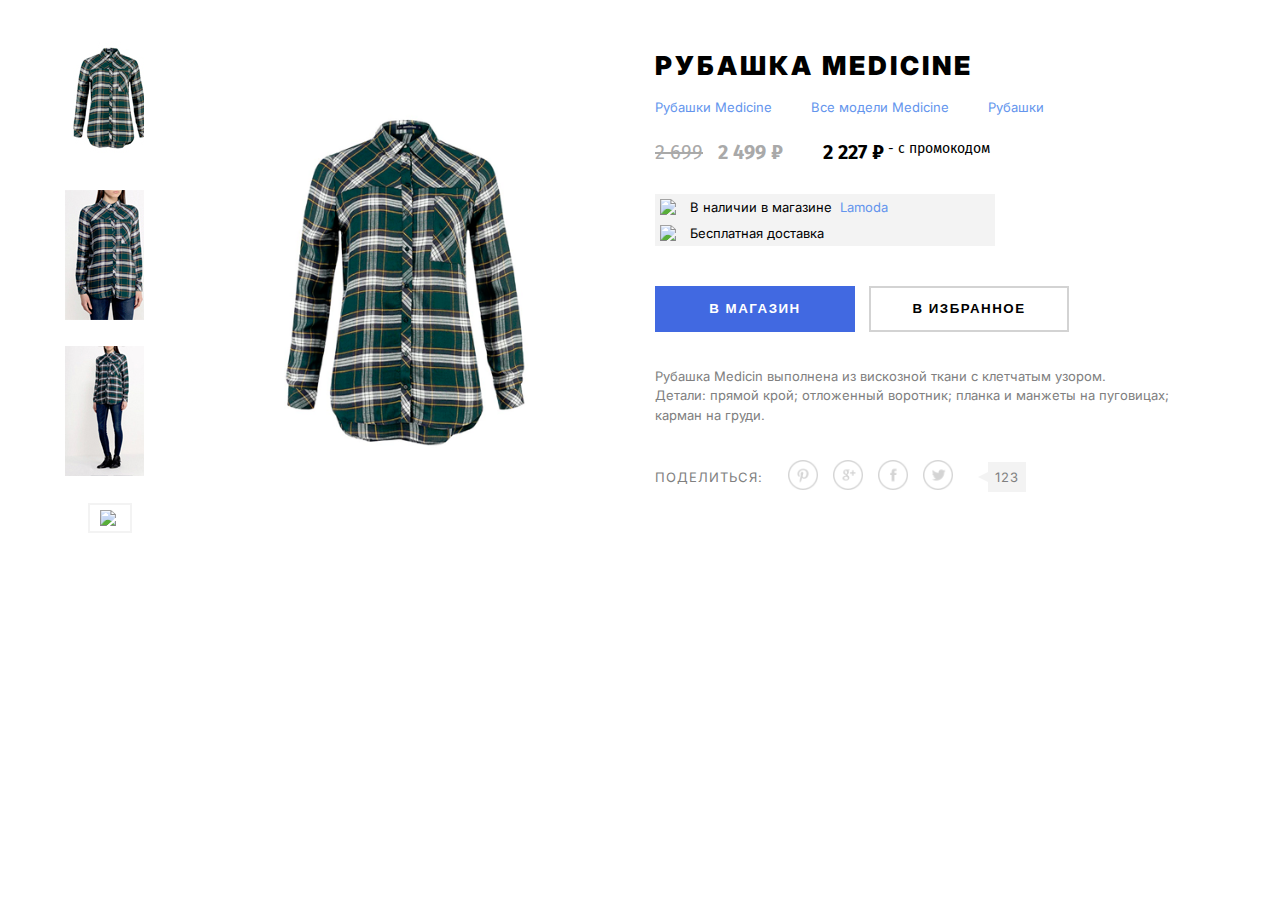
==== index.html @ 15ae6f10 "first block" ====
<!DOCTYPE html>
<html lang="en">
<head>
    <meta charset="UTF-8">
    <meta http-equiv="X-UA-Compatible" content="IE=edge">
    <meta name="viewport" content="width=device-width, initial-scale=1.0">
    <link rel="stylesheet" href="style.css">
    <link rel="preconnect" href="https://fonts.googleapis.com">
<link rel="preconnect" href="https://fonts.gstatic.com" crossorigin>
<link rel="preconnect" href="https://fonts.googleapis.com">
<link rel="preconnect" href="https://fonts.gstatic.com" crossorigin>
<link href="https://fonts.googleapis.com/css2?family=El+Messiri&family=Fira+Sans:wght@300&family=Inter&family=M+PLUS+Rounded+1c:wght@100&family=Manrope:wght@200&family=Noto+Sans+Ethiopic:wght@500&family=Noto+Sans+JP&family=Raleway:wght@300&family=Roboto+Condensed&display=swap" rel="stylesheet">
<link href="https://fonts.googleapis.com/css2?family=El+Messiri&family=Inter&family=M+PLUS+Rounded+1c:wght@100&family=Manrope:wght@200&family=Noto+Sans+Ethiopic:wght@500&family=Noto+Sans+JP&family=Raleway:wght@300&family=Roboto+Condensed&display=swap" rel="stylesheet">
    <title>Document</title>
</head>
<body>
    <div class="content">
        <div class="product">
            <div class="product_img"> 
                <div class="product_left_img">
                    <img src="shirt-1.jpg" class="show-img">
                    <img src="shirt-2.jpg" class="show-img">
                    <img src="shirt-3.jpg" class="show-img">
                    <img class="product_left_img-slider" src="https://cdn-icons-png.flaticon.com/512/32/32195.png">
                </div>
                <div class="product_right_img">
                    <img src="shirt.png" class="increaseImg">
                </div>
            </div>
            <div class="product_description">
                <h1>Рубашка Medicine</h1>
                <div class="product-description_categoris">
                    <a href="#">Рубашки Medicine</a>
                    <a href="#">Все модели Medicine</a>
                    <a href="#">Рубашки</a>
                </div>
                <div class="product-description_price">
                    <span class="product_old-price">2 699</span>
                    <span class="product_new-price">2 499</span>
                    <span class="product_promo-price">2 227</span><span style="font-size:14px;">&nbsp;- с промокодом</span>
                </div>
                <div class="product-description_info">
                    <div class="product-description-info_elem"><img src="https://cdn-icons-png.flaticon.com/512/33/33281.png"> В наличии в магазине &nbsp;<a> Lamoda</a></div>
                    <div class="product-description-info_elem"><img src="https://cdn-icons-png.flaticon.com/512/605/605964.png"> Бесплатная доставка</div>
                </div>
                <div class="product-description_buttons">
                    <button class="product_button">В магазин</button>
                    <button class="product_button gray_style">В избранное</button>
                </div>
                <div class="product-description_description">
                    <span>Рубашка Medicin выполнена из вискозной ткани с клетчатым узором.<br> Детали: прямой крой; 
                        отложенный воротник; планка и манжеты на пуговицах; карман на груди.</span>
                </div>
                <div class="product-description_share">
                    <span>Поделиться: </span>
                    <div class="product-description-share_elements">
                        <a href=""><img src="pinterest.png"></a>
                        <a href=""><img src="google.png" alt=""></a>
                        <a href=""><img src="facebook.png" alt=""></a>
                        <a href=""><img src="twitter.png" alt=""></a>
                    </div>
                    <div class="product-description-share_counter">
                        <span>123</span>
                    </div>
                </div>
            </div>
        </div>
    </div>
    <script src="script.js"></script>
</body>
</html>
---- style.css ----
body{
    font-family: 'Inter', sans-serif;
    font-size:13px;
}

h1{
    text-transform: uppercase;
    font-weight: 900;
    letter-spacing: 3px;
}

a{
    text-decoration: none;
    color:cornflowerblue;
}

.content{
    max-width: 1150px;
    margin: 0 auto;/*для выравнивания блока по центру*/
    padding:25px 15px;
}

.product{
    display:flex;    
    justify-content: space-between;
}

.product-description_categoris{
    display:flex;
    gap:7%;
    
}

.product-description_price{
    margin-top:25px;
    display:flex;
    font-size:20px;    
    font-family: 'Fira Sans', sans-serif;
}

.product_new-price::after{
    content:' ₽';
    font-weight: bold; 
    color:darkgrey;
}

.product_new-price{
    color:darkgray;
    font-weight: bold;
    margin-left:15px;
}

.product_promo-price::after{
    content:' ₽ ';
    font-weight: bold;
}

.product_promo-price{
    font-weight: bold;
    margin-left:40px;
}

.product_old-price{
    text-decoration:line-through;
    color:darkgrey;

}

.product_button{
    margin-top:40px;
    min-width:200px;
    background-color:#4169E1;
    border:2px solid #4169E1;
    text-transform: uppercase;
    line-height:3em;
    color:white;
    letter-spacing: 1.5px;
    font-weight: bold;
    margin-left:10px;
}

.product_button:first-child{
    margin-left:0;
}

.gray_style{
    color:black;
    border:2px solid lightgray;
    background-color: white;
}

.product-description_info{
    margin-top: 30px;
    max-width: 340px;
    background-color:#f3f3f3;
    
}

.product-description-info_elem {
    
    display:flex;
    align-items:center;

}

.product-description_info img{
   width: 25px;
   padding:5px;
}

.product-description_description{
    margin-top:35px;
    line-height:1.5em;
    color:gray;
}

.product-description_share{
    margin-top:35px;
    text-transform: uppercase;
    letter-spacing: 1px;
    display:flex;    
    align-items:center;
    color:gray;
}

.product-description-share_elements a{
    margin-left: 10px;
}

.product-description-share_elements a:first-child{
    margin-left:25px;
}

.product-description-share_elements img{
    width:30px;
}

.product-description-share_counter{
    margin-left: 35px;    
    padding:7px;
    background-color: #f3f3f3;
    position:relative;
}

.product-description-share_counter::before{
    content: ''; 
    position: absolute;
    left:-15px; top: 10px;
    border: 5px solid transparent;
    border-right: 10px solid #f3f3f3;
}

.product_img{
    display:flex;

}

.product_right_img{
    width:500px;
    display:flex;
    justify-content: center;
}

.product_right_img img{
    height:500px;
}

.product_left_img{
    display: flex;
    flex-direction: column;
    justify-content: space-between;
}

.product_left_img img{
    display:block;
}

.product_left_img-slider{
    border: 2px solid #f3f3f3;
    max-width:20px;
    padding: 5px 10px;
    position: relative;
    left: 50%;
    transform: translate(-50%, 0);
}
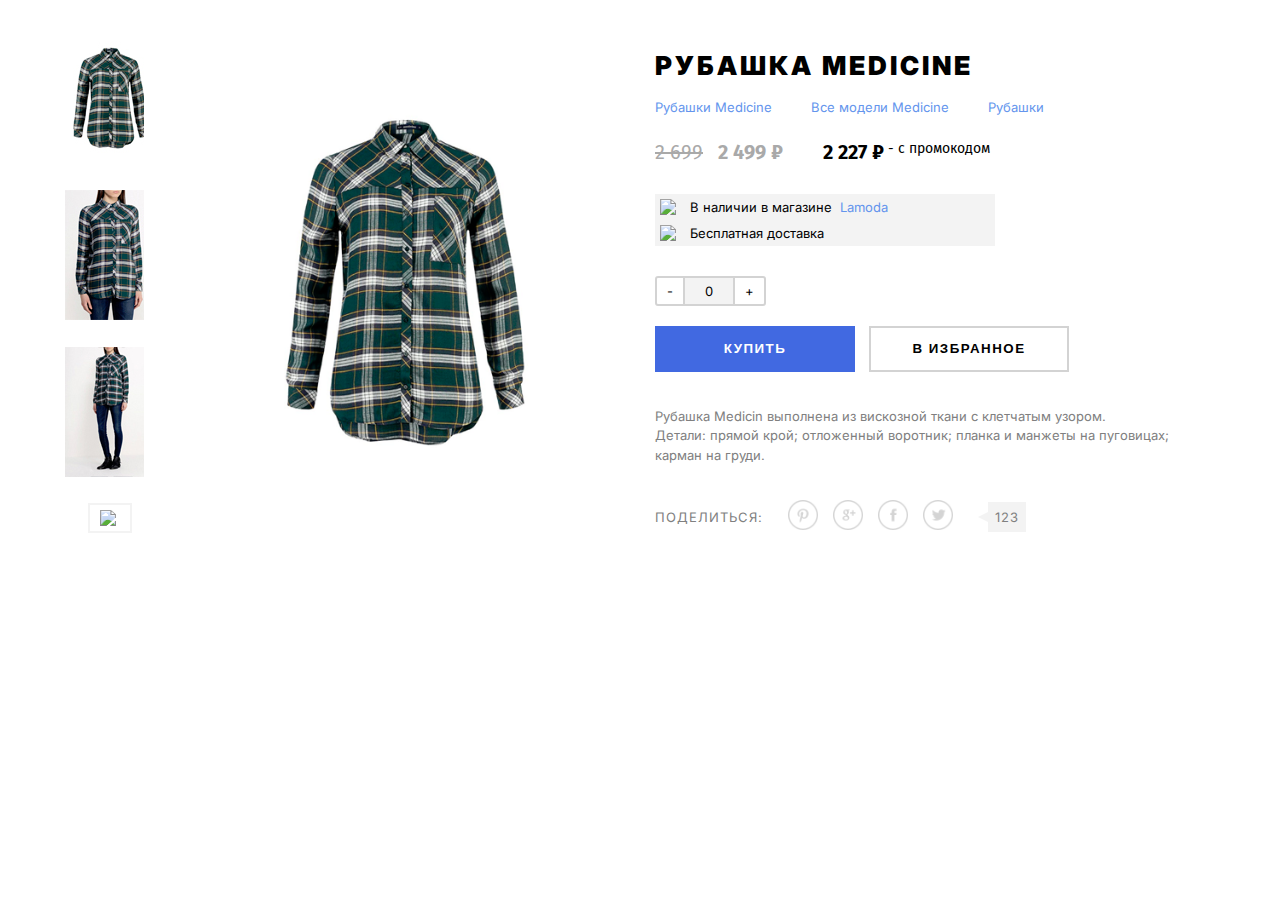
==== commit 7abed629: "new version" ====
--- a/index.html
+++ b/index.html
@@ -6,6 +6,9 @@
     <meta name="viewport" content="width=device-width, initial-scale=1.0">
     <link rel="stylesheet" href="style.css">
     <link rel="preconnect" href="https://fonts.googleapis.com">
+    <script type="text/javascript" src="http://ajax.googleapis.com/ajax/libs/jquery/1.7/jquery.min.js"></script>    
+    <script type="text/javascript" src="noty/js/jquery.noty.js"></script>
+<link rel="stylesheet" type="text/css" href="noty/css/jquery.noty.css"/>
 <link rel="preconnect" href="https://fonts.gstatic.com" crossorigin>
 <link rel="preconnect" href="https://fonts.googleapis.com">
 <link rel="preconnect" href="https://fonts.gstatic.com" crossorigin>
@@ -13,6 +16,7 @@
 <link href="https://fonts.googleapis.com/css2?family=El+Messiri&family=Inter&family=M+PLUS+Rounded+1c:wght@100&family=Manrope:wght@200&family=Noto+Sans+Ethiopic:wght@500&family=Noto+Sans+JP&family=Raleway:wght@300&family=Roboto+Condensed&display=swap" rel="stylesheet">
     <title>Document</title>
 </head>
+
 <body>
     <div class="content">
         <div class="product">
@@ -43,8 +47,13 @@
                     <div class="product-description-info_elem"><img src="https://cdn-icons-png.flaticon.com/512/33/33281.png"> В наличии в магазине &nbsp;<a> Lamoda</a></div>
                     <div class="product-description-info_elem"><img src="https://cdn-icons-png.flaticon.com/512/605/605964.png"> Бесплатная доставка</div>
                 </div>
+                <div class="counter">
+                    <div class="counter-sign">-</div>
+                    <div class="counter-number">0</div>
+                    <div class="counter-sign">+</div>
+                </div>
                 <div class="product-description_buttons">
-                    <button class="product_button">В магазин</button>
+                    <button class="product_button">Купить</button>
                     <button class="product_button gray_style">В избранное</button>
                 </div>
                 <div class="product-description_description">
--- a/style.css
+++ b/style.css
@@ -67,7 +67,7 @@
 }
 
 .product_button{
-    margin-top:40px;
+    margin-top:20px;
     min-width:200px;
     background-color:#4169E1;
     border:2px solid #4169E1;
@@ -182,4 +182,24 @@
     position: relative;
     left: 50%;
     transform: translate(-50%, 0);
-}+}
+
+.counter{
+    display:flex;
+    border: 2px solid lightgray;
+    border-radius: 3px;
+    width: fit-content;
+    margin-top: 30px;
+}
+
+.counter-number{
+    border-left: 2px solid lightgray;
+    border-right: 2px solid lightgray;
+    padding: 5px 20px;
+    background-color: #f3f3f3;
+
+}
+
+.counter-sign{
+    padding: 5px 10px;
+}
